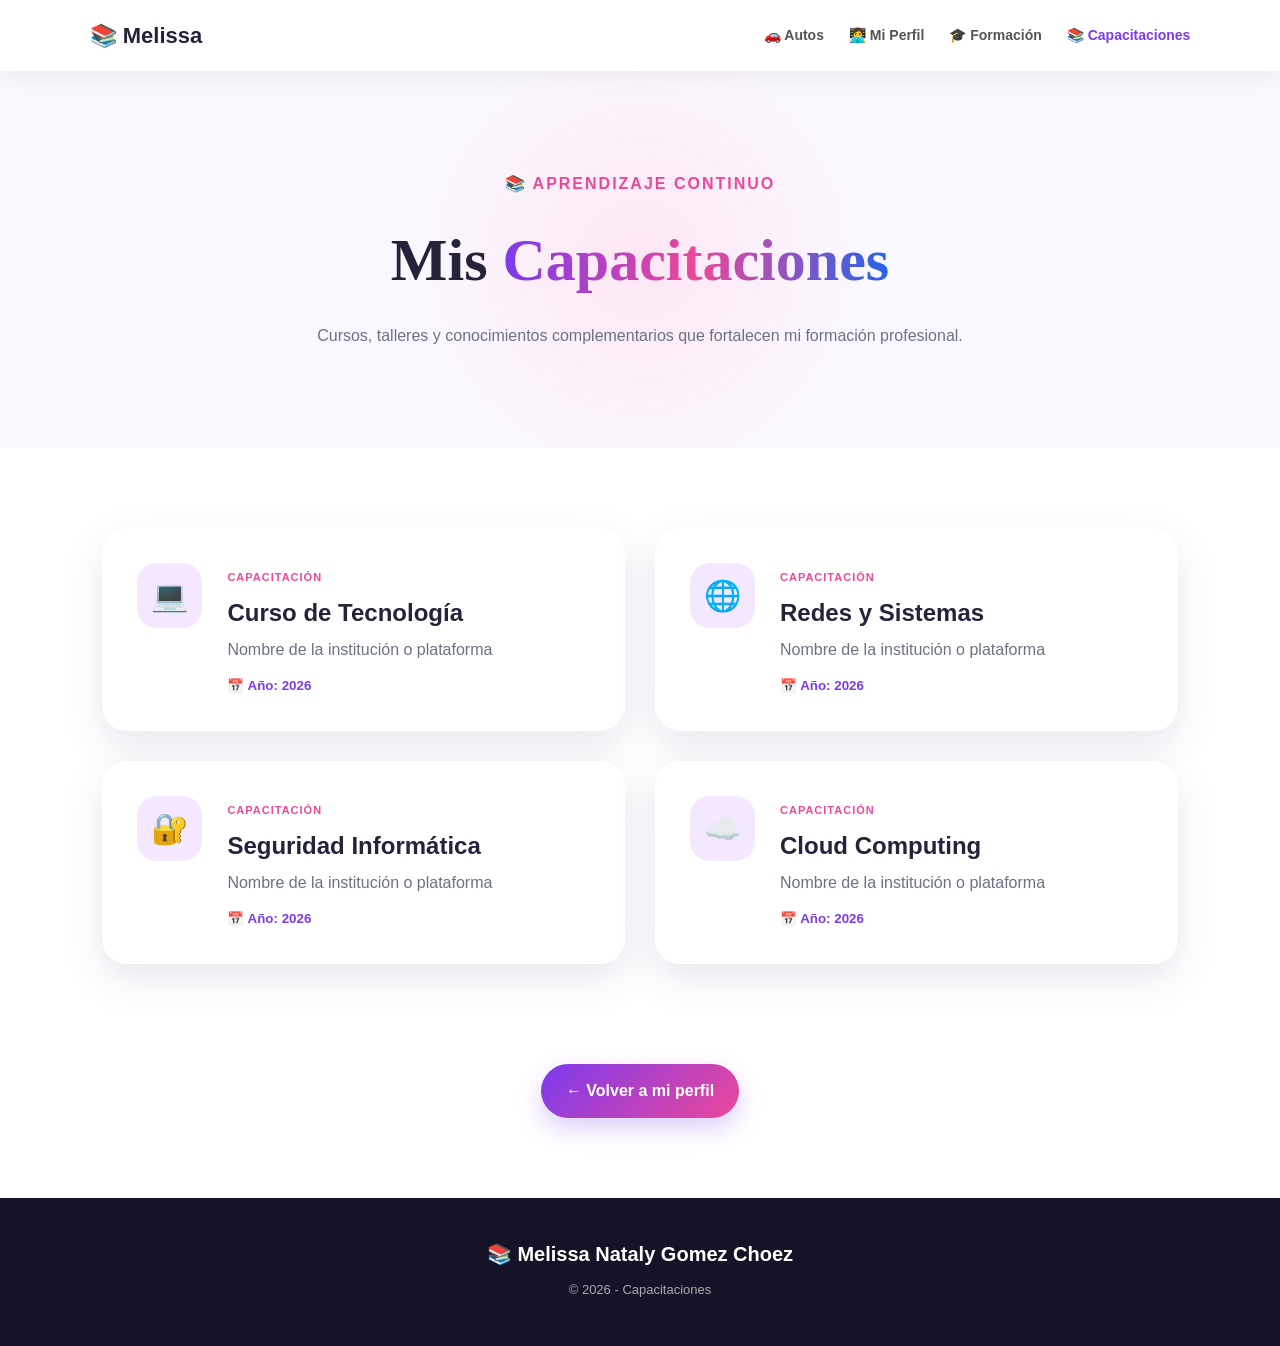
==== capacitaciones.html @ 5bdf1eb9 "Add files via upload" ====
<!DOCTYPE html>
<html lang="es">

<head>

    <meta charset="UTF-8">

    <meta name="viewport" content="width=device-width, initial-scale=1.0">

    <title>Melissa Gómez | Capacitaciones</title>

    <link rel="stylesheet" href="estilo.css">

</head>


<body>


<header class="navbar">

    <div class="logo">
        📚 <span>Melissa</span>
    </div>

    <nav>

        <a href="index.html">
            🚗 Autos
        </a>

        <a href="perfil.html">
            👩‍💻 Mi Perfil
        </a>

        <a href="instruccion.html">
            🎓 Formación
        </a>

        <a href="capacitaciones.html" class="activo">
            📚 Capacitaciones
        </a>

    </nav>

</header>


<section class="pagina-hero">

    <p>
        📚 APRENDIZAJE CONTINUO
    </p>

    <h1>
        Mis <span>Capacitaciones</span>
    </h1>

    <p>
        Cursos, talleres y conocimientos complementarios
        que fortalecen mi formación profesional.
    </p>

</section>


<section class="capacitaciones">


    <div class="curso-card">

        <div class="curso-icon">
            💻
        </div>

        <div class="curso-info">

            <span>
                CAPACITACIÓN
            </span>

            <h2>
                Curso de Tecnología
            </h2>

            <p>
                Nombre de la institución o plataforma
            </p>

            <small>
                📅 Año: 2026
            </small>

        </div>

    </div>


    <div class="curso-card">

        <div class="curso-icon">
            🌐
        </div>

        <div class="curso-info">

            <span>
                CAPACITACIÓN
            </span>

            <h2>
                Redes y Sistemas
            </h2>

            <p>
                Nombre de la institución o plataforma
            </p>

            <small>
                📅 Año: 2026
            </small>

        </div>

    </div>


    <div class="curso-card">

        <div class="curso-icon">
            🔐
        </div>

        <div class="curso-info">

            <span>
                CAPACITACIÓN
            </span>

            <h2>
                Seguridad Informática
            </h2>

            <p>
                Nombre de la institución o plataforma
            </p>

            <small>
                📅 Año: 2026
            </small>

        </div>

    </div>


    <div class="curso-card">

        <div class="curso-icon">
            ☁️
        </div>

        <div class="curso-info">

            <span>
                CAPACITACIÓN
            </span>

            <h2>
                Cloud Computing
            </h2>

            <p>
                Nombre de la institución o plataforma
            </p>

            <small>
                📅 Año: 2026
            </small>

        </div>

    </div>


</section>


<div class="volver">

    <a href="perfil.html" class="btn principal">
        ← Volver a mi perfil
    </a>

</div>


<footer>

    <div class="footer-logo">
        📚 Melissa Nataly Gomez Choez
    </div>

    <p>
        © 2026 - Capacitaciones
    </p>

</footer>


</body>

</html>
---- estilo.css ----
/* =====================================================
   CONFIGURACIÓN GENERAL
===================================================== */

* {
    margin: 0;
    padding: 0;
    box-sizing: border-box;
}


html {
    scroll-behavior: smooth;
}


body {
    font-family: 'Montserrat', sans-serif;
    color: #25223a;
    background: #fff;
    line-height: 1.6;
}


a {
    text-decoration: none;
}


img {
    max-width: 100%;
    display: block;
}


/* =====================================================
   COLORES
===================================================== */

:root {

    --morado: #7c3aed;

    --morado-oscuro: #4c1d95;

    --rosa: #ec4899;

    --azul: #2563eb;

    --celeste: #06b6d4;

    --fondo: #faf8ff;

    --texto: #25223a;

    --gris: #6b7280;

    --blanco: #ffffff;

    --sombra: 0 15px 40px rgba(91, 63, 125, 0.13);

}


/* =====================================================
   NAVBAR
===================================================== */

.navbar {

    width: 100%;

    padding: 18px 7%;

    display: flex;

    align-items: center;

    justify-content: space-between;

    background: rgba(255,255,255,0.95);

    backdrop-filter: blur(10px);

    position: sticky;

    top: 0;

    z-index: 1000;

    box-shadow: 0 5px 25px rgba(0,0,0,0.06);

}


.logo {

    font-size: 22px;

    font-weight: 800;

    color: var(--morado);

}


.logo span {
    color: var(--texto);
}


.navbar nav {

    display: flex;

    gap: 25px;

}


.navbar nav a {

    color: #555;

    font-weight: 600;

    font-size: 14px;

    transition: .3s;

}


.navbar nav a:hover,
.navbar nav a.activo {

    color: var(--morado);

}


/* =====================================================
   HERO
===================================================== */

.hero {

    min-height: 650px;

    padding: 80px 8%;

    display: flex;

    align-items: center;

    justify-content: space-between;

    gap: 50px;

    background:

    radial-gradient(circle at 10% 20%, #fce7f3 0%, transparent 30%),

    radial-gradient(circle at 90% 20%, #dbeafe 0%, transparent 30%),

    linear-gradient(135deg,#fff,#faf5ff);

}


.hero-text {

    width: 50%;

}


.mini-titulo {

    color: var(--rosa);

    font-weight: 800;

    letter-spacing: 2px;

    font-size: 13px;

    margin-bottom: 15px;

}


.hero h1 {

    font-family: 'Playfair Display', serif;

    font-size: clamp(45px,6vw,78px);

    line-height: 1.05;

    margin-bottom: 25px;

}


.hero h1 span,
.perfil-presentacion h1 span,
.pagina-hero h1 span {

    background: linear-gradient(
        90deg,
        var(--morado),
        var(--rosa),
        var(--azul)
    );

    -webkit-background-clip: text;

    color: transparent;

}


.hero-text > p:not(.mini-titulo) {

    color: var(--gris);

    max-width: 570px;

    font-size: 17px;

}


.hero-buttons {

    display: flex;

    gap: 15px;

    margin-top: 35px;

    flex-wrap: wrap;

}


/* =====================================================
   BOTONES
===================================================== */

.btn {

    display: inline-block;

    padding: 14px 25px;

    border-radius: 50px;

    font-weight: 700;

    transition: .3s;

}


.btn.principal {

    color: white;

    background: linear-gradient(
        135deg,
        var(--morado),
        var(--rosa)
    );

    box-shadow: 0 10px 25px rgba(124,58,237,.25);

}


.btn.principal:hover {

    transform: translateY(-4px);

    box-shadow: 0 15px 30px rgba(124,58,237,.35);

}


.btn.secundario {

    color: var(--morado);

    border: 2px solid var(--morado);

    background: white;

}


.btn.secundario:hover {

    background: var(--morado);

    color: white;

    transform: translateY(-4px);

}


/* =====================================================
   HERO IMAGEN
===================================================== */

.hero-image {

    width: 45%;

    position: relative;

    display: flex;

    justify-content: center;

}


.hero-image img {

    width: 500px;

    height: 390px;

    object-fit: cover;

    border-radius: 40px;

    position: relative;

    z-index: 2;

    box-shadow: 0 30px 60px rgba(0,0,0,.18);

}


.circulo {

    width: 400px;

    height: 400px;

    background: linear-gradient(
        135deg,
        #ddd6fe,
        #fbcfe8
    );

    border-radius: 50%;

    position: absolute;

    right: -20px;

    top: -20px;

}


/* =====================================================
   TITULOS
===================================================== */

.titulo-seccion {

    text-align: center;

    margin-bottom: 55px;

}


.titulo-seccion p {

    color: var(--rosa);

    font-size: 13px;

    font-weight: 800;

    letter-spacing: 2px;

}


.titulo-seccion h2 {

    font-family: 'Playfair Display', serif;

    font-size: 45px;

    margin: 8px 0;

}


.titulo-seccion span {

    color: var(--gris);

}


/* =====================================================
   VEHICULOS
===================================================== */

.vehiculos {

    padding: 100px 7%;

    background: white;

}


.grid-carros {

    display: grid;

    grid-template-columns:
        repeat(auto-fit,minmax(280px,1fr));

    gap: 30px;

}


.car-card {

    background: white;

    border-radius: 25px;

    overflow: hidden;

    box-shadow: var(--sombra);

    transition: .4s;

}


.car-card:hover {

    transform: translateY(-10px);

}


.car-image {

    height: 230px;

    position: relative;

    overflow: hidden;

}


.car-image img {

    width: 100%;

    height: 100%;

    object-fit: cover;

    transition: .5s;

}


.car-card:hover .car-image img {

    transform: scale(1.08);

}


.etiqueta {

    position: absolute;

    top: 15px;

    left: 15px;

    background: var(--rosa);

    color: white;

    padding: 7px 12px;

    border-radius: 20px;

    font-size: 11px;

    font-weight: 800;

}


.etiqueta.nuevo {

    background: var(--azul);

}


.car-info {

    padding: 25px;

}


.marca {

    color: var(--morado);

    font-size: 12px;

    font-weight: 800;

    letter-spacing: 1px;

}


.car-info h3 {

    font-size: 23px;

    margin: 5px 0 15px;

}


.car-details {

    display: flex;

    gap: 15px;

    color: var(--gris);

    font-size: 12px;

}


.precio {

    font-size: 26px;

    font-weight: 800;

    margin: 20px 0;

}


.btn-carro {

    color: var(--morado);

    font-weight: 700;

}


/* =====================================================
   PERFIL BANNER
===================================================== */

.perfil-banner {

    margin: 50px 7% 100px;

    padding: 70px;

    border-radius: 35px;

    color: white;

    background:

    radial-gradient(
        circle at 80% 20%,
        rgba(236,72,153,.8),
        transparent 30%
    ),

    linear-gradient(
        135deg,
        #4c1d95,
        #7c3aed
    );

}


.perfil-banner h2 {

    font-family: 'Playfair Display', serif;

    font-size: 45px;

    max-width: 700px;

    margin: 10px 0;

}


.perfil-banner h2 span {

    color: #fbcfe8;

}


.perfil-banner p {

    max-width: 650px;

    opacity: .9;

    margin-bottom: 25px;

}


.perfil-banner .btn {

    background: white;

    color: var(--morado);

}


/* =====================================================
   FOOTER
===================================================== */

footer {

    background: #171326;

    color: white;

    padding: 40px 7%;

    text-align: center;

}


.footer-logo {

    font-size: 20px;

    font-weight: 800;

    margin-bottom: 10px;

}


footer p {

    color: #aaa;

    font-size: 13px;

    margin: 5px;

}


/* =====================================================
   PERFIL
===================================================== */

.perfil-hero {

    min-height: 600px;

    padding: 80px 8%;

    display: flex;

    align-items: center;

    gap: 80px;

    background:

    radial-gradient(circle at 20% 30%,#fce7f3,transparent 30%),

    radial-gradient(circle at 90% 20%,#dbeafe,transparent 30%),

    #faf8ff;

}


.perfil-foto {

    width: 40%;

    display: flex;

    justify-content: center;

}


.foto-marco {

    padding: 12px;

    border-radius: 40px;

    background: linear-gradient(
        135deg,
        var(--morado),
        var(--rosa),
        var(--azul)
    );

    transform: rotate(-3deg);

}


.foto-marco img {

    width: 360px;

    height: 450px;

    object-fit: cover;

    border-radius: 32px;

    transform: rotate(3deg);

}


.perfil-presentacion {

    width: 60%;

}


.perfil-presentacion h1 {

    font-family: 'Playfair Display', serif;

    font-size: clamp(40px,5vw,65px);

    line-height: 1.05;

    margin: 15px 0;

}


.perfil-presentacion h1 span {

    display: block;

}


.profesion {

    color: var(--morado);

    font-weight: 700;

    margin-bottom: 20px;

}


.perfil-presentacion > p:not(.mini-titulo):not(.profesion) {

    color: var(--gris);

    max-width: 650px;

}


.perfil-botones {

    margin-top: 30px;

    display: flex;

    gap: 15px;

    flex-wrap: wrap;

}


/* =====================================================
   DATOS
===================================================== */

.contenido-perfil {

    padding: 100px 7%;

}


.datos-grid {

    display: grid;

    grid-template-columns:
        repeat(auto-fit,minmax(230px,1fr));

    gap: 25px;

}


.dato-card {

    padding: 35px 25px;

    border-radius: 25px;

    background: white;

    box-shadow: var(--sombra);

    border-top: 4px solid var(--morado);

    transition: .3s;

}


.dato-card:hover {

    transform: translateY(-8px);

}


.icono {

    font-size: 40px;

    margin-bottom: 15px;

}


.dato-card h3 {

    margin-bottom: 8px;

}


.dato-card p {

    color: var(--gris);

}


/* =====================================================
   EXPERIENCIA
===================================================== */

.experiencia {

    padding: 100px 7%;

    background: #faf8ff;

}


.timeline {

    max-width: 900px;

    margin: auto;

}


.timeline-item {

    display: flex;

    gap: 25px;

    margin-bottom: 35px;

}


.timeline-icon {

    min-width: 60px;

    height: 60px;

    display: flex;

    align-items: center;

    justify-content: center;

    background: linear-gradient(
        135deg,
        var(--morado),
        var(--rosa)
    );

    border-radius: 50%;

    font-size: 25px;

}


.timeline-content {

    background: white;

    padding: 25px;

    border-radius: 20px;

    box-shadow: var(--sombra);

    flex: 1;

}


.timeline-content span {

    color: var(--rosa);

    font-size: 11px;

    font-weight: 800;

}


.timeline-content h3 {

    margin: 5px 0;

}


/* =====================================================
   IDIOMAS
===================================================== */

.idiomas {

    padding: 100px 7%;

}


.idiomas-grid {

    display: grid;

    grid-template-columns:
        repeat(auto-fit,minmax(300px,1fr));

    gap: 30px;

    max-width: 900px;

    margin: auto;

}


.idioma-card {

    padding: 30px;

    border-radius: 25px;

    box-shadow: var(--sombra);

    background: white;

}


.idioma-icon {

    font-size: 40px;

}


.idioma-card h3 {

    font-size: 23px;

    margin: 10px 0 2px;

}


.idioma-card p {

    color: var(--gris);

}


.barra {

    height: 10px;

    background: #eee;

    border-radius: 20px;

    margin-top: 20px;

    overflow: hidden;

}


.barra span {

    display: block;

    height: 100%;

    background: linear-gradient(
        90deg,
        var(--morado),
        var(--rosa)
    );

    border-radius: 20px;

}


/* =====================================================
   RECOMENDACIONES
===================================================== */

.recomendaciones {

    padding: 100px 7%;

    background: #faf8ff;

}


.recomendacion-grid {

    display: grid;

    grid-template-columns:
        repeat(auto-fit,minmax(300px,1fr));

    gap: 30px;

    max-width: 1000px;

    margin: auto;

}


.recomendacion-card {

    background: white;

    padding: 40px;

    border-radius: 25px;

    box-shadow: var(--sombra);

}


.comillas {

    font-family: Georgia;

    font-size: 70px;

    line-height: .5;

    color: var(--rosa);

}


.recomendacion-card p {

    color: var(--gris);

    margin: 25px 0;

}


.recomendacion-card span {

    color: var(--morado);

    font-size: 13px;

}


/* =====================================================
   PAGINAS INTERNAS
===================================================== */

.pagina-hero {

    text-align: center;

    padding: 100px 7%;

    background:

    radial-gradient(circle,#fce7f3,transparent 35%),

    #faf8ff;

}


.pagina-hero > p:first-child {

    color: var(--rosa);

    font-weight: 800;

    letter-spacing: 2px;

}


.pagina-hero h1 {

    font-family: 'Playfair Display', serif;

    font-size: 60px;

    margin: 15px 0;

}


.pagina-hero p:last-child {

    color: var(--gris);

    max-width: 650px;

    margin: auto;

}


/* =====================================================
   FORMACION
===================================================== */

.formacion {

    padding: 80px 10%;

    background: white;

}


.formacion-card {

    display: flex;

    gap: 30px;

    padding: 35px;

    margin-bottom: 30px;

    border-radius: 25px;

    box-shadow: var(--sombra);

    border-left: 5px solid var(--morado);

}


.formacion-icon {

    font-size: 45px;

}


.formacion-card span,
.curso-info span {

    color: var(--rosa);

    font-size: 11px;

    font-weight: 800;

    letter-spacing: 1px;

}


.formacion-card h2 {

    margin: 8px 0;

}


.formacion-card h3 {

    color: var(--morado);

    font-size: 15px;

}


.formacion-card p {

    color: var(--gris);

    margin-top: 10px;

}


/* =====================================================
   CAPACITACIONES
===================================================== */

.capacitaciones {

    padding: 80px 8%;

    display: grid;

    grid-template-columns:
        repeat(auto-fit,minmax(350px,1fr));

    gap: 30px;

}


.curso-card {

    padding: 35px;

    background: white;

    border-radius: 25px;

    box-shadow: var(--sombra);

    display: flex;

    gap: 25px;

    transition: .3s;

}


.curso-card:hover {

    transform: translateY(-8px);

}


.curso-icon {

    width: 65px;

    height: 65px;

    min-width: 65px;

    border-radius: 20px;

    display: flex;

    align-items: center;

    justify-content: center;

    font-size: 30px;

    background: #f3e8ff;

}


.curso-info h2 {

    margin: 5px 0;

}


.curso-info p {

    color: var(--gris);

}


.curso-info small {

    display: block;

    margin-top: 12px;

    color: var(--morado);

    font-weight: 700;

}


/* =====================================================
   VOLVER
===================================================== */

.volver {

    text-align: center;

    padding: 20px 0 80px;

}


/* =====================================================
   RESPONSIVE - CELULARES
===================================================== */

@media(max-width:850px) {

    .navbar {

        flex-direction: column;

        gap: 15px;

    }


    .navbar nav {

        gap: 12px;

        flex-wrap: wrap;

        justify-content: center;

    }


    .hero {

        flex-direction: column;

        text-align: center;

        padding-top: 60px;

    }


    .hero-text,
    .hero-image {

        width: 100%;

    }


    .hero-buttons {

        justify-content: center;

    }


    .hero-image img {

        width: 100%;

        height: 300px;

    }


    .circulo {

        width: 280px;

        height: 280px;

    }


    .perfil-hero {

        flex-direction: column;

        text-align: center;

    }


    .perfil-foto,
    .perfil-presentacion {

        width: 100%;

    }


    .perfil-botones {

        justify-content: center;

    }


    .foto-marco img {

        width: 280px;

        height: 350px;

    }


    .perfil-banner {

        padding: 40px 25px;

    }


    .perfil-banner h2 {

        font-size: 35px;

    }


    .titulo-seccion h2 {

        font-size: 36px;

    }


    .pagina-hero h1 {

        font-size: 43px;

    }


    .formacion-card {

        flex-direction: column;

    }

}
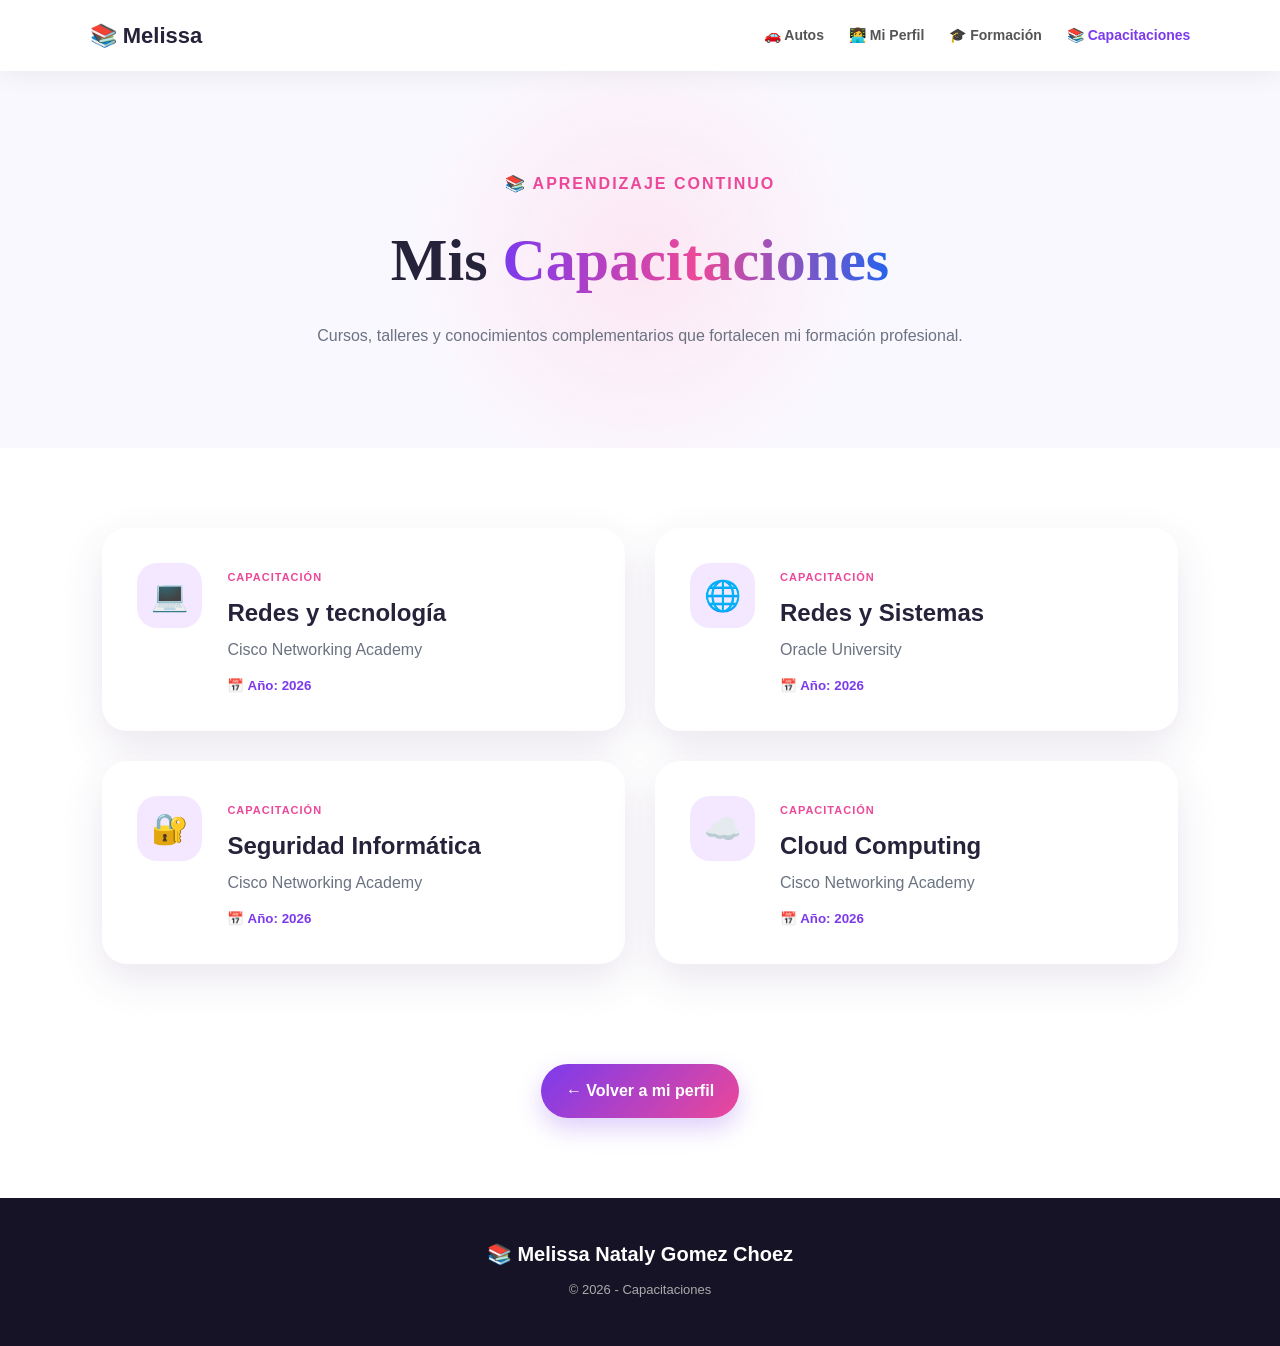
==== commit 09b33997: "Update capacitaciones.html" ====
--- a/capacitaciones.html
+++ b/capacitaciones.html
@@ -80,11 +80,11 @@
             </span>
 
             <h2>
-                Curso de Tecnología
-            </h2>
-
-            <p>
-                Nombre de la institución o plataforma
+                Redes y tecnología
+            </h2>
+
+            <p>
+               Cisco Networking Academy
             </p>
 
             <small>
@@ -113,7 +113,7 @@
             </h2>
 
             <p>
-                Nombre de la institución o plataforma
+                Oracle University
             </p>
 
             <small>
@@ -142,7 +142,7 @@
             </h2>
 
             <p>
-                Nombre de la institución o plataforma
+                Cisco Networking Academy
             </p>
 
             <small>
@@ -171,7 +171,7 @@
             </h2>
 
             <p>
-                Nombre de la institución o plataforma
+                Cisco Networking Academy
             </p>
 
             <small>
@@ -210,4 +210,4 @@
 
 </body>
 
-</html>+</html>
